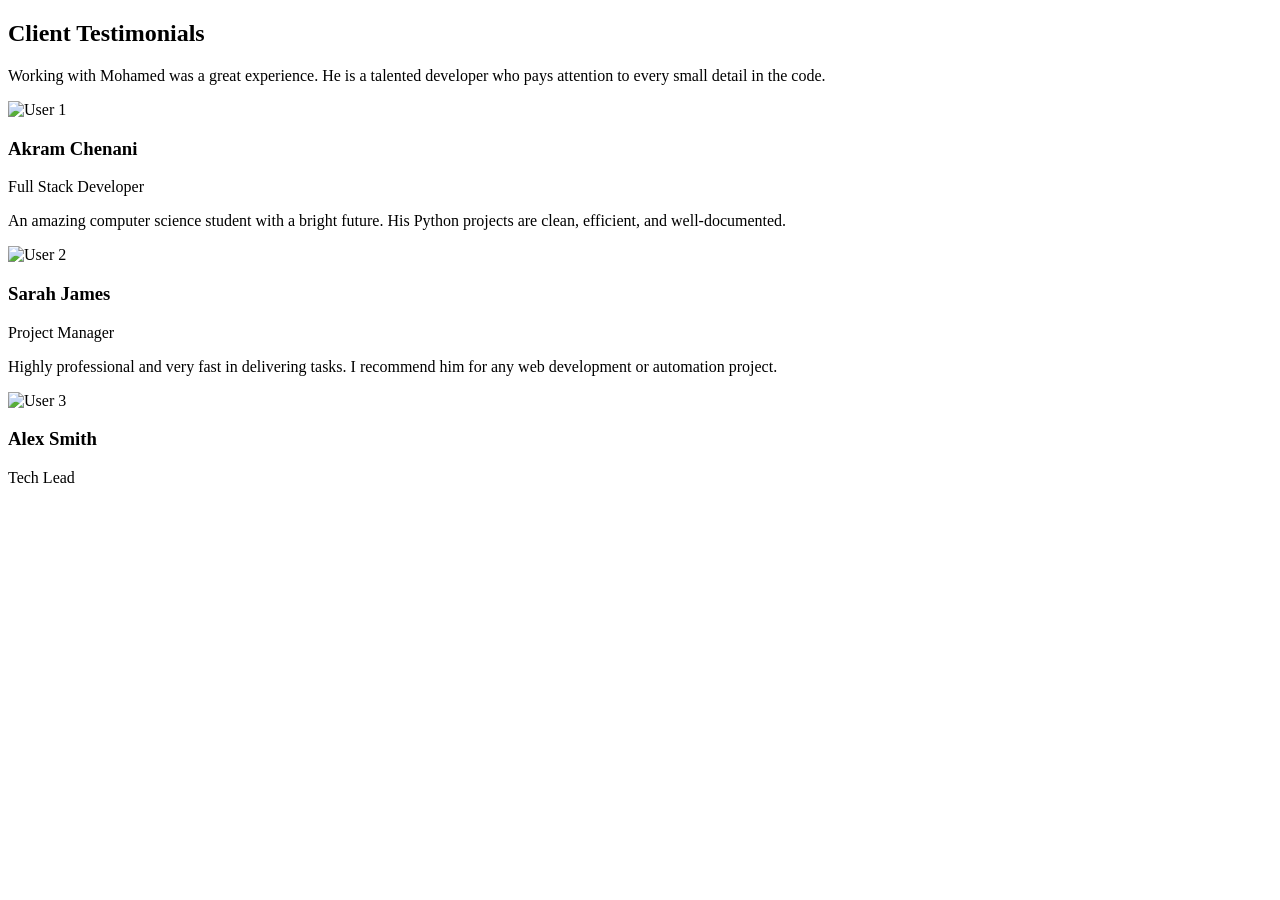
==== testimonials.html @ 750dfd64 "Create testimonials.html" ====
<!DOCTYPE html>
<html lang="en">
<head>
    <meta charset="UTF-8">
    <meta name="viewport" content="width=device-width, initial-scale=1.0">
    <title>Testimonials Section</title>
    <link rel="stylesheet" href="https://cdnjs.cloudflare.com/ajax/libs/font-awesome/6.0.0/all.min.css">
    <link rel="stylesheet" href="style-test.css">
</head>
<body>

    <section class="testimonials">
        <h1 class="heading">Client <span>Testimonials</span></h1>
        
        <div class="box-container">
            <div class="box">
                <i class="fas fa-quote-right"></i>
                <p>Working with Mohamed was a great experience. He is a talented developer who pays attention to every small detail in the code.</p>
                <div class="user">
                    <img src="https://i.pravatar.cc/100?u=1" alt="User 1">
                    <div class="info">
                        <h3>Akram Chenani</h3>
                        <span>Full Stack Developer</span>
                    </div>
                </div>
            </div>

            <div class="box">
                <i class="fas fa-quote-right"></i>
                <p>An amazing computer science student with a bright future. His Python projects are clean, efficient, and well-documented.</p>
                <div class="user">
                    <img src="https://i.pravatar.cc/100?u=2" alt="User 2">
                    <div class="info">
                        <h3>Sarah James</h3>
                        <span>Project Manager</span>
                    </div>
                </div>
            </div>

            <div class="box">
                <i class="fas fa-quote-right"></i>
                <p>Highly professional and very fast in delivering tasks. I recommend him for any web development or automation project.</p>
                <div class="user">
                    <img src="https://i.pravatar.cc/100?u=3" alt="User 3">
                    <div class="info">
                        <h3>Alex Smith</h3>
                        <span>Tech Lead</span>
                    </div>
                </div>
            </div>
        </div>
    </section>

</body>
</html>
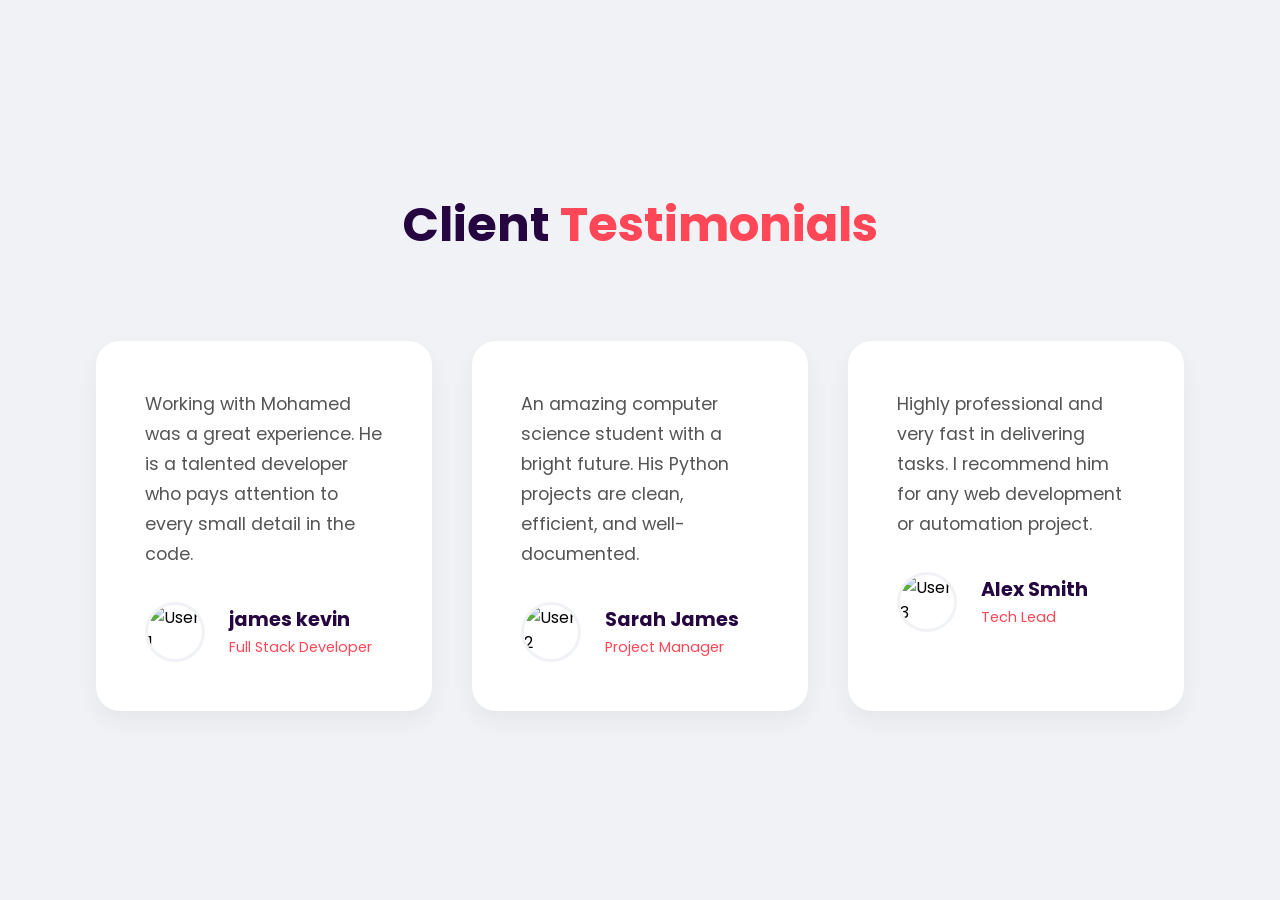
==== commit d3f274df: "Update testimonials.html" ====
--- a/testimonials.html
+++ b/testimonials.html
@@ -19,7 +19,7 @@
                 <div class="user">
                     <img src="https://i.pravatar.cc/100?u=1" alt="User 1">
                     <div class="info">
-                        <h3>Akram Chenani</h3>
+                        <h3>james kevin</h3>
                         <span>Full Stack Developer</span>
                     </div>
                 </div>
--- a/style-test.css
+++ b/style-test.css
@@ -0,0 +1,98 @@
+@import url('https://fonts.googleapis.com/css2?family=Poppins:wght@300;400;600&display=swap');
+
+* {
+    margin: 0; padding: 0;
+    box-sizing: border-box;
+    font-family: 'Poppins', sans-serif;
+}
+
+body {
+    background: #f0f2f5;
+    display: flex;
+    justify-content: center;
+    align-items: center;
+    min-height: 100vh;
+}
+
+.testimonials {
+    width: 90%;
+    max-width: 1200px;
+    padding: 2rem;
+}
+
+.heading {
+    text-align: center;
+    font-size: 3rem;
+    color: #250641;
+    margin-bottom: 5rem;
+}
+
+.heading span {
+    color: #ff4757;
+}
+
+.box-container {
+    display: grid;
+    grid-template-columns: repeat(auto-fit, minmax(300px, 1fr));
+    gap: 2.5rem;
+}
+
+.box {
+    background: #fff;
+    padding: 3rem;
+    border-radius: 1.5rem;
+    box-shadow: 0 10px 25px rgba(0,0,0,0.05);
+    position: relative;
+    transition: 0.3s transform ease;
+    border: 1px solid transparent;
+}
+
+.box:hover {
+    transform: translateY(-10px);
+    border-color: #250641;
+}
+
+.box i {
+    position: absolute;
+    top: 2rem;
+    right: 2rem;
+    font-size: 4rem;
+    color: #ff4757;
+    opacity: 0.1;
+}
+
+.box p {
+    font-size: 1.1rem;
+    color: #555;
+    line-height: 1.7;
+    margin-bottom: 2rem;
+}
+
+.box .user {
+    display: flex;
+    align-items: center;
+    gap: 1.5rem;
+}
+
+.box .user img {
+    width: 60px;
+    height: 60px;
+    border-radius: 50%;
+    object-fit: cover;
+    border: 3px solid #f0f2f5;
+}
+
+.box .user h3 {
+    font-size: 1.2rem;
+    color: #250641;
+}
+
+.box .user span {
+    font-size: 0.9rem;
+    color: #ff4757;
+}
+
+/* التجاوب مع الهواتف */
+@media (max-width: 768px) {
+    .heading { font-size: 2.5rem; }
+}
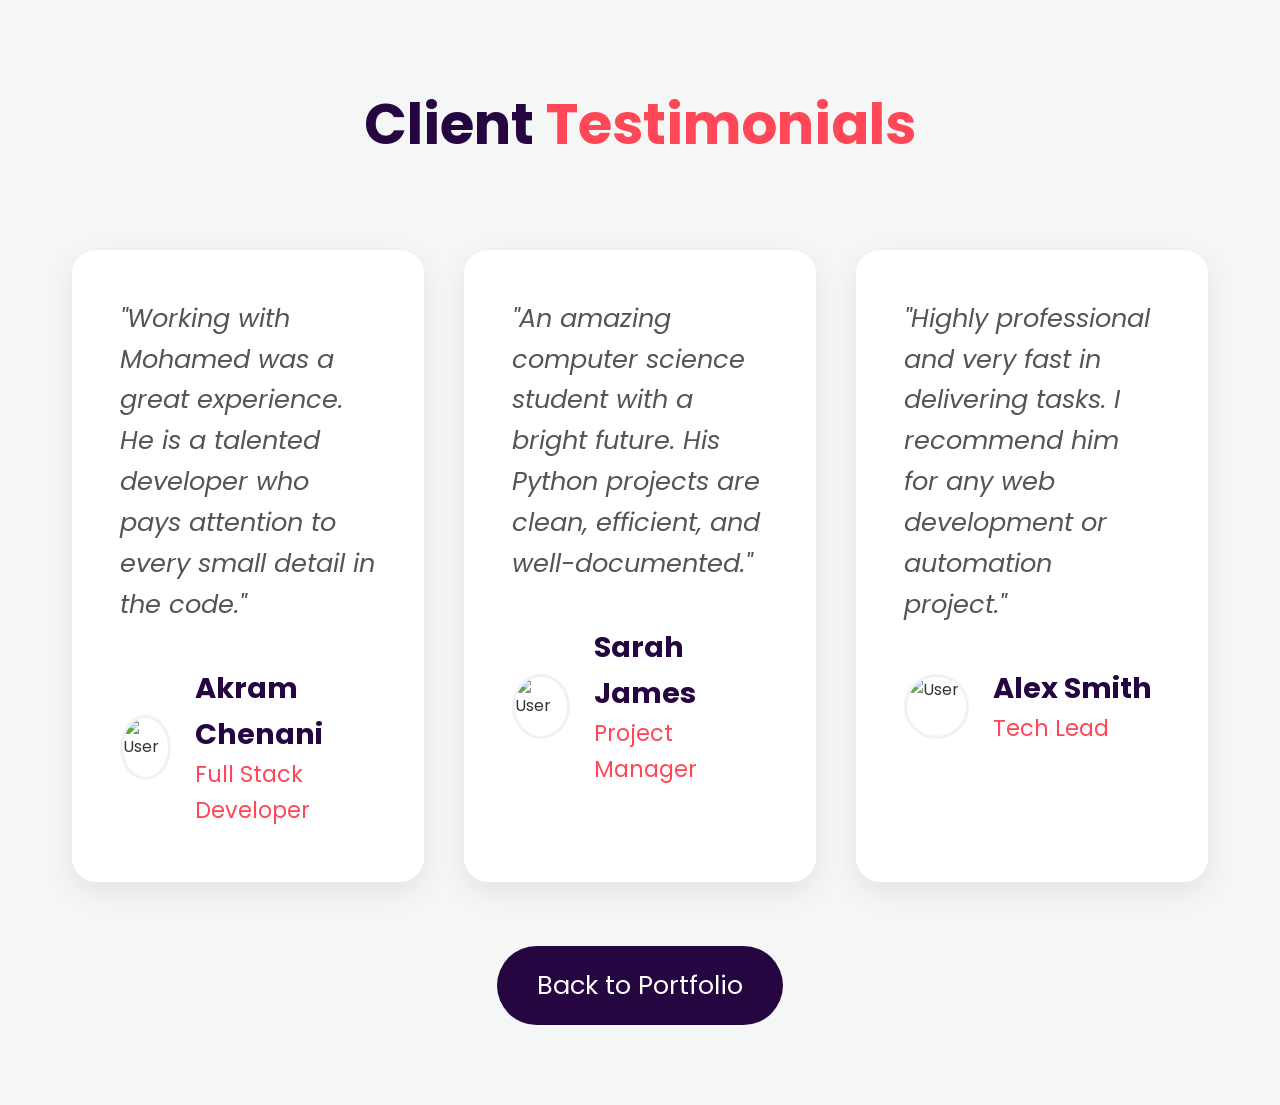
==== commit 23537f55: "Update testimonials.html" ====
--- a/testimonials.html
+++ b/testimonials.html
@@ -3,33 +3,152 @@
 <head>
     <meta charset="UTF-8">
     <meta name="viewport" content="width=device-width, initial-scale=1.0">
-    <title>Testimonials Section</title>
+    <title>Mohamed Aymen | Testimonials</title>
+    
     <link rel="stylesheet" href="https://cdnjs.cloudflare.com/ajax/libs/font-awesome/6.0.0/all.min.css">
-    <link rel="stylesheet" href="style-test.css">
+    <link rel="stylesheet" href="https://unpkg.com/aos@next/dist/aos.css" />
+    
+    <style>
+        @import url('https://fonts.googleapis.com/css2?family=Poppins:wght@300;400;600&display=swap');
+
+        * {
+            margin: 0; padding: 0;
+            box-sizing: border-box;
+            font-family: 'Poppins', sans-serif;
+        }
+
+        body {
+            background: #f4f7f6;
+            color: #333;
+            line-height: 1.6;
+            overflow-x: hidden;
+        }
+
+        .container {
+            max-width: 1200px;
+            margin: 0 auto;
+            padding: 5rem 2rem;
+        }
+
+        .heading {
+            text-align: center;
+            font-size: 3.5rem;
+            color: #250641;
+            margin-bottom: 5rem;
+        }
+
+        .heading span {
+            color: #ff4757;
+        }
+
+        .box-container {
+            display: grid;
+            grid-template-columns: repeat(auto-fit, minmax(320px, 1fr));
+            gap: 2.5rem;
+        }
+
+        .box {
+            background: #fff;
+            padding: 3rem;
+            border-radius: 1.5rem;
+            box-shadow: 0 10px 30px rgba(0,0,0,0.08);
+            position: relative;
+            transition: 0.3s;
+            border-bottom: 5px solid transparent;
+        }
+
+        .box:hover {
+            transform: translateY(-10px);
+            border-bottom: 5px solid #250641;
+        }
+
+        .box i {
+            position: absolute;
+            top: 2rem;
+            right: 2rem;
+            font-size: 4rem;
+            color: #250641;
+            opacity: 0.1;
+        }
+
+        .box p {
+            font-size: 1.6rem;
+            color: #555;
+            margin-bottom: 2.5rem;
+            font-style: italic;
+        }
+
+        .user {
+            display: flex;
+            align-items: center;
+            gap: 1.5rem;
+        }
+
+        .user img {
+            width: 65px;
+            height: 65px;
+            border-radius: 50%;
+            object-fit: cover;
+            border: 3px solid #f0f2f5;
+        }
+
+        .user h3 {
+            font-size: 1.8rem;
+            color: #250641;
+        }
+
+        .user span {
+            font-size: 1.4rem;
+            color: #ff4757;
+            display: block;
+        }
+
+        /* زر العودة للموقع الرئيسي */
+        .back-btn {
+            display: inline-block;
+            margin-top: 4rem;
+            padding: 1.2rem 2.5rem;
+            background: #250641;
+            color: #fff;
+            text-decoration: none;
+            border-radius: 5rem;
+            font-size: 1.6rem;
+            transition: 0.3s;
+        }
+
+        .back-btn:hover {
+            background: #ff4757;
+        }
+
+        @media (max-width: 768px) {
+            html { font-size: 55%; }
+            .heading { font-size: 3rem; }
+        }
+    </style>
 </head>
 <body>
 
-    <section class="testimonials">
-        <h1 class="heading">Client <span>Testimonials</span></h1>
+    <div class="container">
+        <h1 class="heading" data-aos="fade-down">Client <span>Testimonials</span></h1>
         
         <div class="box-container">
-            <div class="box">
+            <div class="box" data-aos="fade-right" data-aos-delay="100">
                 <i class="fas fa-quote-right"></i>
-                <p>Working with Mohamed was a great experience. He is a talented developer who pays attention to every small detail in the code.</p>
+                <p>"Working with Mohamed was a great experience. He is a talented developer who pays attention to every small detail in the code."</p>
                 <div class="user">
-                    <img src="https://i.pravatar.cc/100?u=1" alt="User 1">
+                    <img src="https://i.pravatar.cc/100?u=1" alt="User">
                     <div class="info">
-                        <h3>james kevin</h3>
+                        <h3>Akram Chenani</h3>
                         <span>Full Stack Developer</span>
                     </div>
                 </div>
             </div>
 
-            <div class="box">
+            <div class="box" data-aos="fade-up" data-aos-delay="300">
                 <i class="fas fa-quote-right"></i>
-                <p>An amazing computer science student with a bright future. His Python projects are clean, efficient, and well-documented.</p>
+                <p>"An amazing computer science student with a bright future. His Python projects are clean, efficient, and well-documented."</p>
                 <div class="user">
-                    <img src="https://i.pravatar.cc/100?u=2" alt="User 2">
+                    <img src="https://i.pravatar.cc/100?u=2" alt="User">
                     <div class="info">
                         <h3>Sarah James</h3>
                         <span>Project Manager</span>
@@ -37,11 +156,11 @@
                 </div>
             </div>
 
-            <div class="box">
+            <div class="box" data-aos="fade-left" data-aos-delay="500">
                 <i class="fas fa-quote-right"></i>
-                <p>Highly professional and very fast in delivering tasks. I recommend him for any web development or automation project.</p>
+                <p>"Highly professional and very fast in delivering tasks. I recommend him for any web development or automation project."</p>
                 <div class="user">
-                    <img src="https://i.pravatar.cc/100?u=3" alt="User 3">
+                    <img src="https://i.pravatar.cc/100?u=3" alt="User">
                     <div class="info">
                         <h3>Alex Smith</h3>
                         <span>Tech Lead</span>
@@ -49,7 +168,19 @@
                 </div>
             </div>
         </div>
-    </section>
 
+        <div style="text-align: center;">
+            <a href="index.html" class="back-btn"><i class="fas fa-arrow-left"></i> Back to Portfolio</a>
+        </div>
+    </div>
+
+    <script src="https://unpkg.com/aos@next/dist/aos.js"></script>
+    <script>
+        AOS.init({
+            duration: 1000,
+            offset: 120,
+            once: true
+        });
+    </script>
 </body>
 </html>
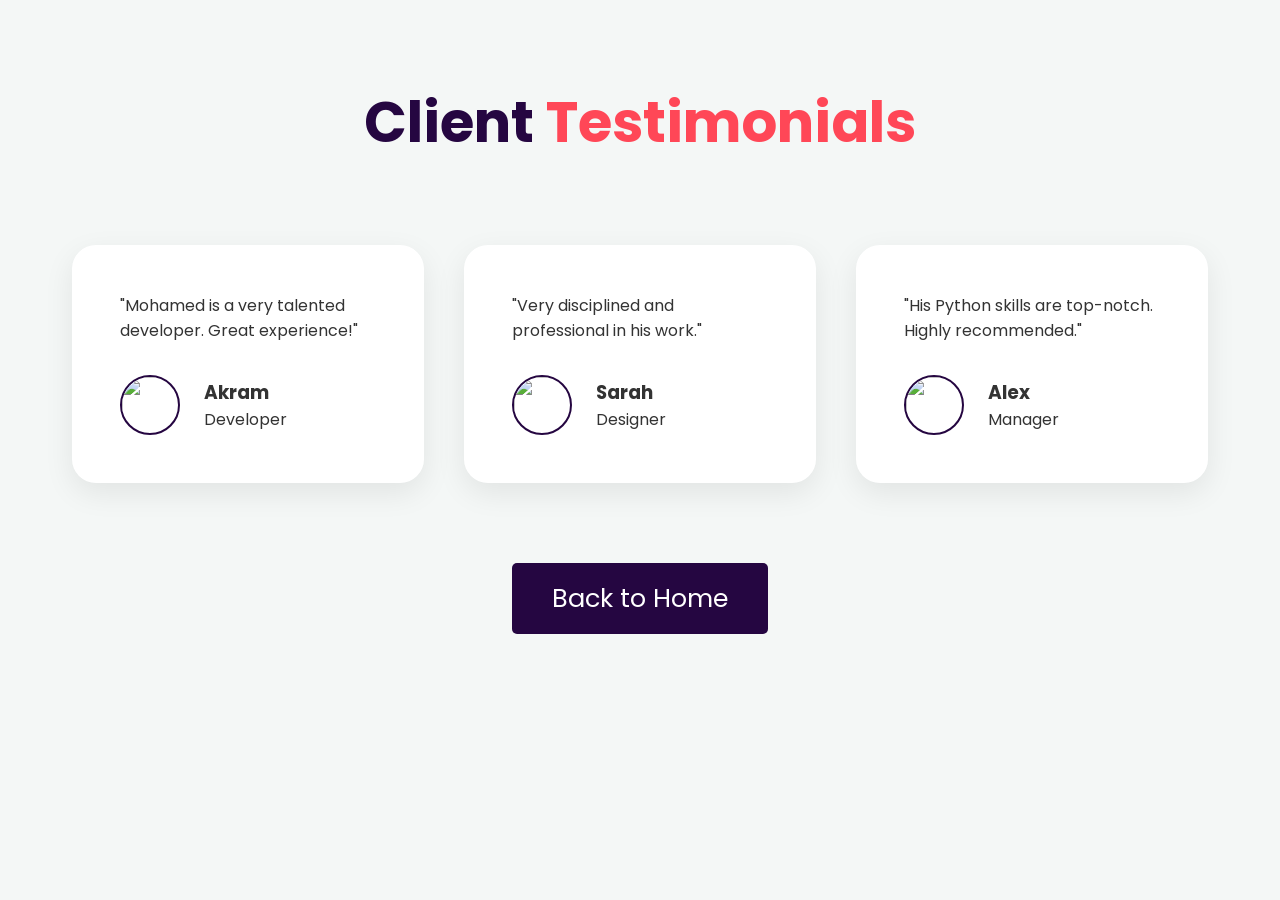
==== commit e711ac6d: "Update testimonials.html" ====
--- a/testimonials.html
+++ b/testimonials.html
@@ -6,7 +6,7 @@
     <title>Mohamed Aymen | Testimonials</title>
     
     <link rel="stylesheet" href="https://cdnjs.cloudflare.com/ajax/libs/font-awesome/6.0.0/all.min.css">
-    <link rel="stylesheet" href="https://unpkg.com/aos@next/dist/aos.css" />
+    <link rel="stylesheet" href="https://unpkg.com/aos@2.3.1/dist/aos.css" />
     
     <style>
         @import url('https://fonts.googleapis.com/css2?family=Poppins:wght@300;400;600&display=swap');
@@ -20,30 +20,27 @@
         body {
             background: #f4f7f6;
             color: #333;
-            line-height: 1.6;
-            overflow-x: hidden;
+            overflow-x: hidden; 
         }
 
         .container {
             max-width: 1200px;
             margin: 0 auto;
             padding: 5rem 2rem;
+            text-align: center;
         }
 
         .heading {
-            text-align: center;
             font-size: 3.5rem;
             color: #250641;
             margin-bottom: 5rem;
         }
 
-        .heading span {
-            color: #ff4757;
-        }
+        .heading span { color: #ff4757; }
 
         .box-container {
             display: grid;
-            grid-template-columns: repeat(auto-fit, minmax(320px, 1fr));
+            grid-template-columns: repeat(auto-fit, minmax(300px, 1fr));
             gap: 2.5rem;
         }
 
@@ -52,77 +49,24 @@
             padding: 3rem;
             border-radius: 1.5rem;
             box-shadow: 0 10px 30px rgba(0,0,0,0.08);
-            position: relative;
+            text-align: left;
             transition: 0.3s;
-            border-bottom: 5px solid transparent;
         }
 
-        .box:hover {
-            transform: translateY(-10px);
-            border-bottom: 5px solid #250641;
-        }
+        .box:hover { transform: translateY(-10px); }
 
-        .box i {
-            position: absolute;
-            top: 2rem;
-            right: 2rem;
-            font-size: 4rem;
-            color: #250641;
-            opacity: 0.1;
-        }
-
-        .box p {
-            font-size: 1.6rem;
-            color: #555;
-            margin-bottom: 2.5rem;
-            font-style: italic;
-        }
-
-        .user {
-            display: flex;
-            align-items: center;
-            gap: 1.5rem;
-        }
-
-        .user img {
-            width: 65px;
-            height: 65px;
-            border-radius: 50%;
-            object-fit: cover;
-            border: 3px solid #f0f2f5;
-        }
-
-        .user h3 {
-            font-size: 1.8rem;
-            color: #250641;
-        }
-
-        .user span {
-            font-size: 1.4rem;
-            color: #ff4757;
-            display: block;
-        }
-
-        /* زر العودة للموقع الرئيسي */
+        .user { display: flex; align-items: center; gap: 1.5rem; margin-top: 2rem; }
+        .user img { width: 60px; height: 60px; border-radius: 50%; border: 2px solid #250641; }
+        
         .back-btn {
             display: inline-block;
-            margin-top: 4rem;
-            padding: 1.2rem 2.5rem;
+            margin-top: 5rem;
+            padding: 1rem 2.5rem;
             background: #250641;
             color: #fff;
             text-decoration: none;
-            border-radius: 5rem;
+            border-radius: 5px;
             font-size: 1.6rem;
-            transition: 0.3s;
-        }
-
-        .back-btn:hover {
-            background: #ff4757;
-        }
-
-        @media (max-width: 768px) {
-            html { font-size: 55%; }
-            .heading { font-size: 3rem; }
         }
     </style>
 </head>
@@ -132,54 +76,42 @@
         <h1 class="heading" data-aos="fade-down">Client <span>Testimonials</span></h1>
         
         <div class="box-container">
-            <div class="box" data-aos="fade-right" data-aos-delay="100">
-                <i class="fas fa-quote-right"></i>
-                <p>"Working with Mohamed was a great experience. He is a talented developer who pays attention to every small detail in the code."</p>
+            <div class="box" data-aos="fade-right" data-aos-duration="1000">
+                <p>"Mohamed is a very talented developer. Great experience!"</p>
                 <div class="user">
-                    <img src="https://i.pravatar.cc/100?u=1" alt="User">
-                    <div class="info">
-                        <h3>Akram Chenani</h3>
-                        <span>Full Stack Developer</span>
-                    </div>
+                    <img src="https://i.pravatar.cc/100?u=1">
+                    <div class="info"><h3>Akram</h3><span>Developer</span></div>
                 </div>
             </div>
 
-            <div class="box" data-aos="fade-up" data-aos-delay="300">
-                <i class="fas fa-quote-right"></i>
-                <p>"An amazing computer science student with a bright future. His Python projects are clean, efficient, and well-documented."</p>
+            <div class="box" data-aos="fade-up" data-aos-duration="1200">
+                <p>"Very disciplined and professional in his work."</p>
                 <div class="user">
-                    <img src="https://i.pravatar.cc/100?u=2" alt="User">
-                    <div class="info">
-                        <h3>Sarah James</h3>
-                        <span>Project Manager</span>
-                    </div>
+                    <img src="https://i.pravatar.cc/100?u=2">
+                    <div class="info"><h3>Sarah</h3><span>Designer</span></div>
                 </div>
             </div>
 
-            <div class="box" data-aos="fade-left" data-aos-delay="500">
-                <i class="fas fa-quote-right"></i>
-                <p>"Highly professional and very fast in delivering tasks. I recommend him for any web development or automation project."</p>
+            <div class="box" data-aos="fade-left" data-aos-duration="1400">
+                <p>"His Python skills are top-notch. Highly recommended."</p>
                 <div class="user">
-                    <img src="https://i.pravatar.cc/100?u=3" alt="User">
-                    <div class="info">
-                        <h3>Alex Smith</h3>
-                        <span>Tech Lead</span>
-                    </div>
+                    <img src="https://i.pravatar.cc/100?u=3">
+                    <div class="info"><h3>Alex</h3><span>Manager</span></div>
                 </div>
             </div>
         </div>
 
-        <div style="text-align: center;">
-            <a href="index.html" class="back-btn"><i class="fas fa-arrow-left"></i> Back to Portfolio</a>
-        </div>
+        <a href="index.html" class="back-btn">Back to Home</a>
     </div>
 
-    <script src="https://unpkg.com/aos@next/dist/aos.js"></script>
+    <script src="https://unpkg.com/aos@2.3.1/dist/aos.js"></script>
     <script>
+       
         AOS.init({
-            duration: 1000,
-            offset: 120,
-            once: true
+            offset: 100,     
+            duration: 1000,   
+            easing: 'ease-in-out',
+            once: false,    
         });
     </script>
 </body>
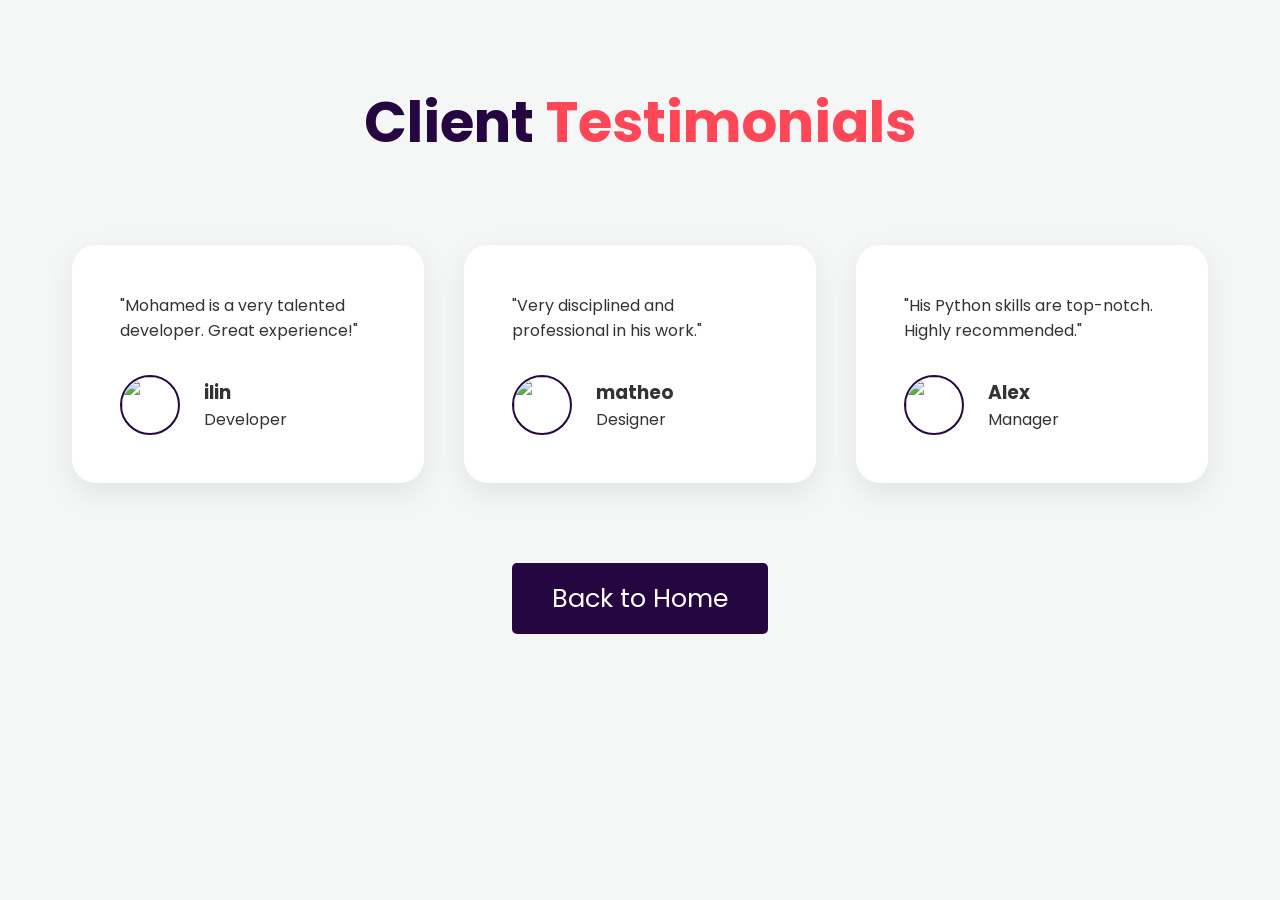
==== commit 65f28075: "Update testimonials.html" ====
--- a/testimonials.html
+++ b/testimonials.html
@@ -80,7 +80,7 @@
                 <p>"Mohamed is a very talented developer. Great experience!"</p>
                 <div class="user">
                     <img src="https://i.pravatar.cc/100?u=1">
-                    <div class="info"><h3>Akram</h3><span>Developer</span></div>
+                    <div class="info"><h3>ilin</h3><span>Developer</span></div>
                 </div>
             </div>
 
@@ -88,7 +88,7 @@
                 <p>"Very disciplined and professional in his work."</p>
                 <div class="user">
                     <img src="https://i.pravatar.cc/100?u=2">
-                    <div class="info"><h3>Sarah</h3><span>Designer</span></div>
+                    <div class="info"><h3>matheo</h3><span>Designer</span></div>
                 </div>
             </div>
 
